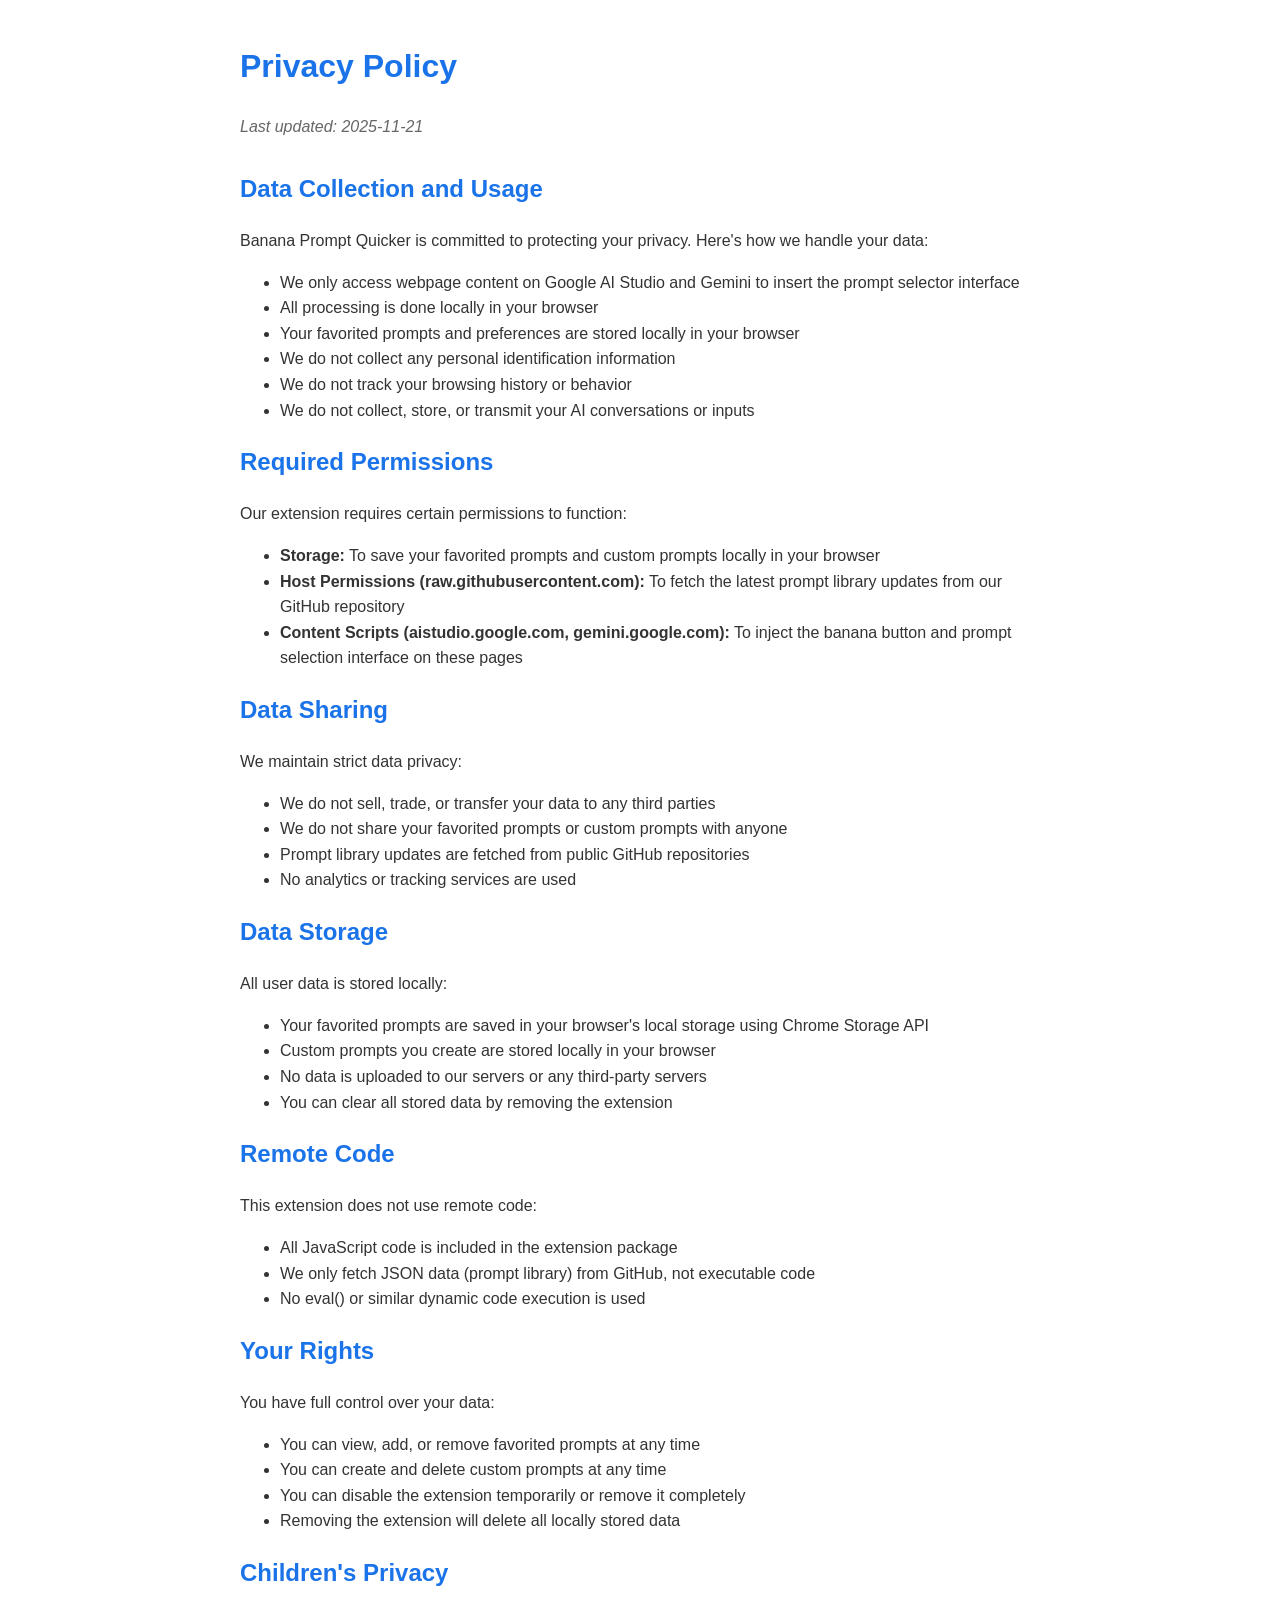
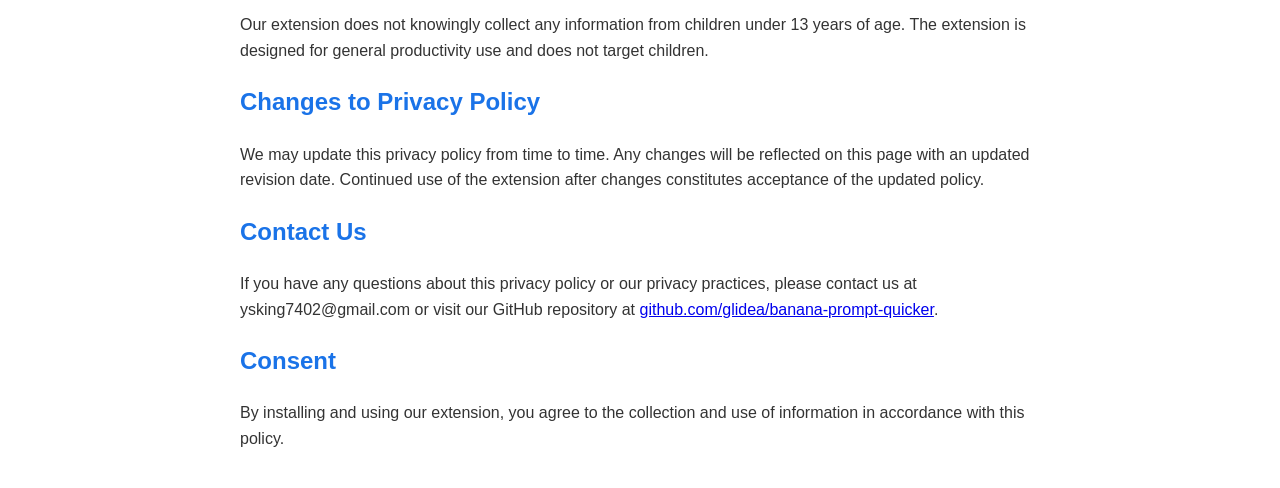
==== privacy.html @ 5c93fdcc "chore: initial import" ====
<!DOCTYPE html>
<html lang="en">

<head>
    <meta charset="UTF-8">
    <meta name="viewport" content="width=device-width, initial-scale=1.0">
    <title>Privacy Policy - Banana Prompt Quicker</title>
    <style>
        body {
            font-family: -apple-system, BlinkMacSystemFont, 'Segoe UI', Roboto, Oxygen, Ubuntu, Cantarell, sans-serif;
            line-height: 1.6;
            max-width: 800px;
            margin: 0 auto;
            padding: 20px;
            color: #333;
        }

        h1,
        h2 {
            color: #1a73e8;
        }

        .last-updated {
            color: #666;
            font-style: italic;
            margin-bottom: 30px;
        }
    </style>
</head>

<body>
    <h1>Privacy Policy</h1>
    <div class="last-updated">Last updated: 2025-11-21</div>

    <h2>Data Collection and Usage</h2>
    <p>Banana Prompt Quicker is committed to protecting your privacy. Here's how we handle your data:</p>
    <ul>
        <li>We only access webpage content on Google AI Studio and Gemini to insert the prompt selector interface</li>
        <li>All processing is done locally in your browser</li>
        <li>Your favorited prompts and preferences are stored locally in your browser</li>
        <li>We do not collect any personal identification information</li>
        <li>We do not track your browsing history or behavior</li>
        <li>We do not collect, store, or transmit your AI conversations or inputs</li>
    </ul>

    <h2>Required Permissions</h2>
    <p>Our extension requires certain permissions to function:</p>
    <ul>
        <li><strong>Storage:</strong> To save your favorited prompts and custom prompts locally in your browser</li>
        <li><strong>Host Permissions (raw.githubusercontent.com):</strong> To fetch the latest prompt library updates
            from our GitHub repository</li>
        <li><strong>Content Scripts (aistudio.google.com, gemini.google.com):</strong> To inject the banana button and
            prompt selection interface on these pages</li>
    </ul>

    <h2>Data Sharing</h2>
    <p>We maintain strict data privacy:</p>
    <ul>
        <li>We do not sell, trade, or transfer your data to any third parties</li>
        <li>We do not share your favorited prompts or custom prompts with anyone</li>
        <li>Prompt library updates are fetched from public GitHub repositories</li>
        <li>No analytics or tracking services are used</li>
    </ul>

    <h2>Data Storage</h2>
    <p>All user data is stored locally:</p>
    <ul>
        <li>Your favorited prompts are saved in your browser's local storage using Chrome Storage API</li>
        <li>Custom prompts you create are stored locally in your browser</li>
        <li>No data is uploaded to our servers or any third-party servers</li>
        <li>You can clear all stored data by removing the extension</li>
    </ul>

    <h2>Remote Code</h2>
    <p>This extension does not use remote code:</p>
    <ul>
        <li>All JavaScript code is included in the extension package</li>
        <li>We only fetch JSON data (prompt library) from GitHub, not executable code</li>
        <li>No eval() or similar dynamic code execution is used</li>
    </ul>

    <h2>Your Rights</h2>
    <p>You have full control over your data:</p>
    <ul>
        <li>You can view, add, or remove favorited prompts at any time</li>
        <li>You can create and delete custom prompts at any time</li>
        <li>You can disable the extension temporarily or remove it completely</li>
        <li>Removing the extension will delete all locally stored data</li>
    </ul>

    <h2>Children's Privacy</h2>
    <p>Our extension does not knowingly collect any information from children under 13 years of age. The extension is
        designed for general productivity use and does not target children.</p>

    <h2>Changes to Privacy Policy</h2>
    <p>We may update this privacy policy from time to time. Any changes will be reflected on this page with an updated
        revision date. Continued use of the extension after changes constitutes acceptance of the updated policy.</p>

    <h2>Contact Us</h2>
    <p>If you have any questions about this privacy policy or our privacy practices, please contact us at
        ysking7402@gmail.com or visit our GitHub repository at <a
            href="https://github.com/glidea/banana-prompt-quicker">github.com/glidea/banana-prompt-quicker</a>.</p>

    <h2>Consent</h2>
    <p>By installing and using our extension, you agree to the collection and use of information in accordance with this
        policy.</p>
</body>

</html>
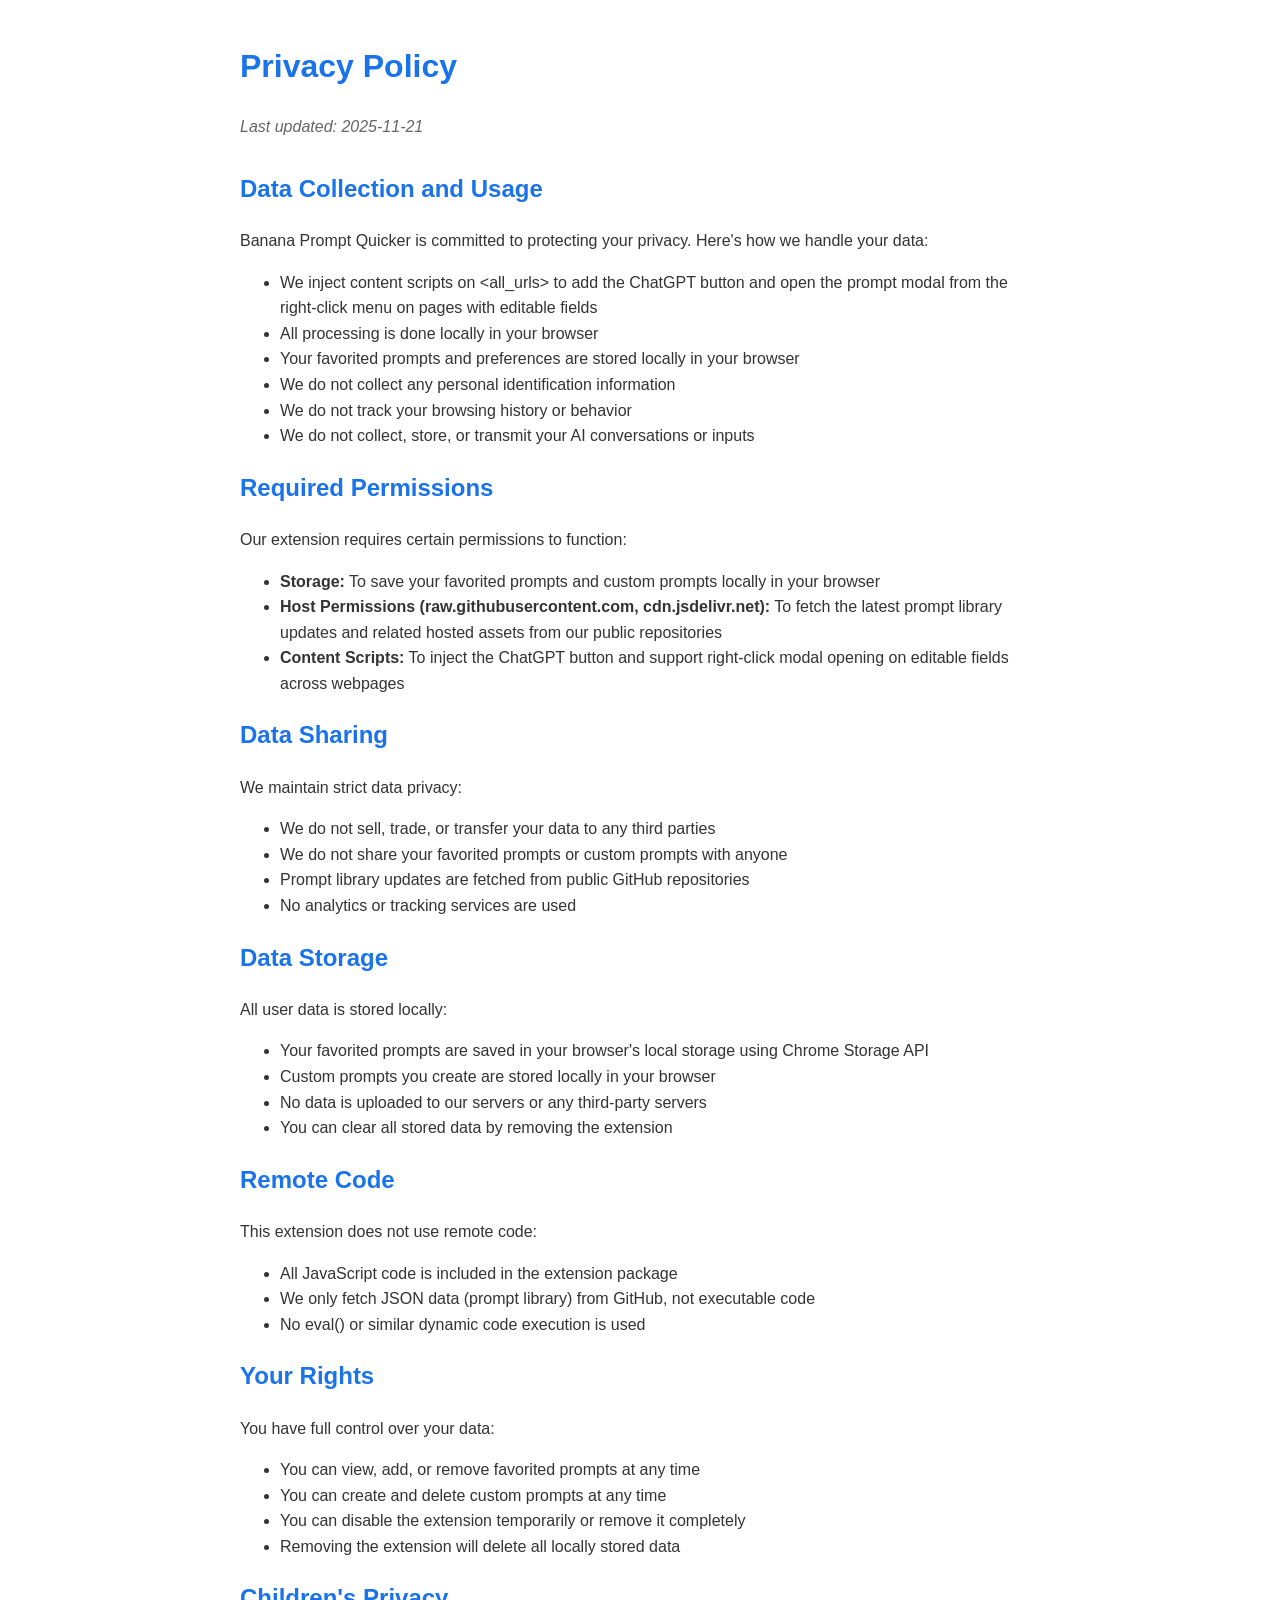
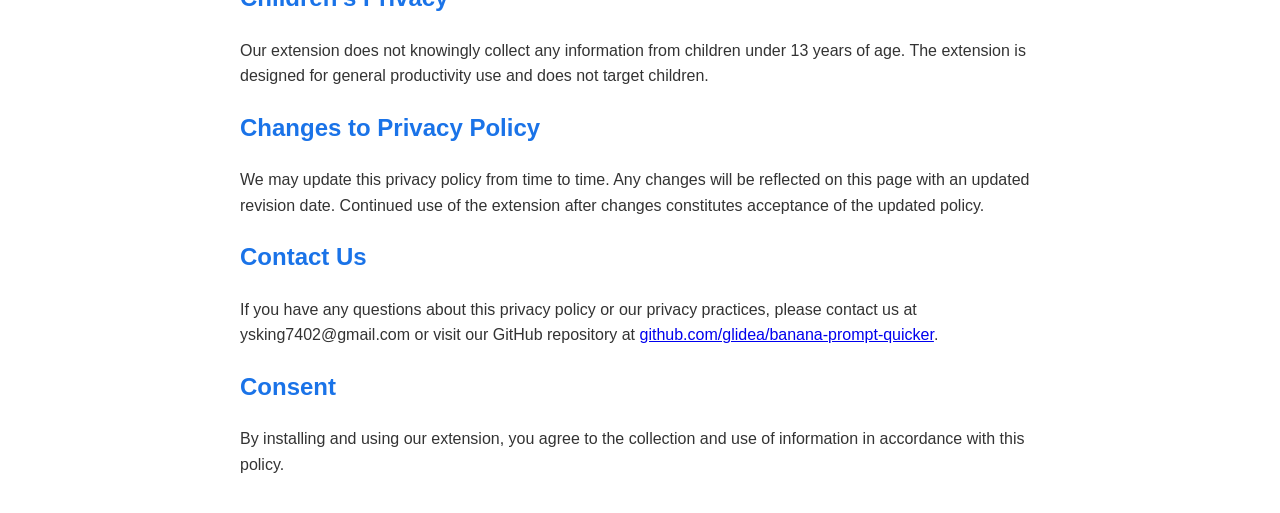
==== commit 48f525bb: "refactor(extension): drop Google site support" ====
--- a/privacy.html
+++ b/privacy.html
@@ -35,7 +35,7 @@
     <h2>Data Collection and Usage</h2>
     <p>Banana Prompt Quicker is committed to protecting your privacy. Here's how we handle your data:</p>
     <ul>
-        <li>We only access webpage content on Google AI Studio and Gemini to insert the prompt selector interface</li>
+        <li>We inject content scripts on &lt;all_urls&gt; to add the ChatGPT button and open the prompt modal from the right-click menu on pages with editable fields</li>
         <li>All processing is done locally in your browser</li>
         <li>Your favorited prompts and preferences are stored locally in your browser</li>
         <li>We do not collect any personal identification information</li>
@@ -47,10 +47,9 @@
     <p>Our extension requires certain permissions to function:</p>
     <ul>
         <li><strong>Storage:</strong> To save your favorited prompts and custom prompts locally in your browser</li>
-        <li><strong>Host Permissions (raw.githubusercontent.com):</strong> To fetch the latest prompt library updates
-            from our GitHub repository</li>
-        <li><strong>Content Scripts (aistudio.google.com, gemini.google.com):</strong> To inject the banana button and
-            prompt selection interface on these pages</li>
+        <li><strong>Host Permissions (raw.githubusercontent.com, cdn.jsdelivr.net):</strong> To fetch the latest prompt library updates
+            and related hosted assets from our public repositories</li>
+        <li><strong>Content Scripts:</strong> To inject the ChatGPT button and support right-click modal opening on editable fields across webpages</li>
     </ul>
 
     <h2>Data Sharing</h2>
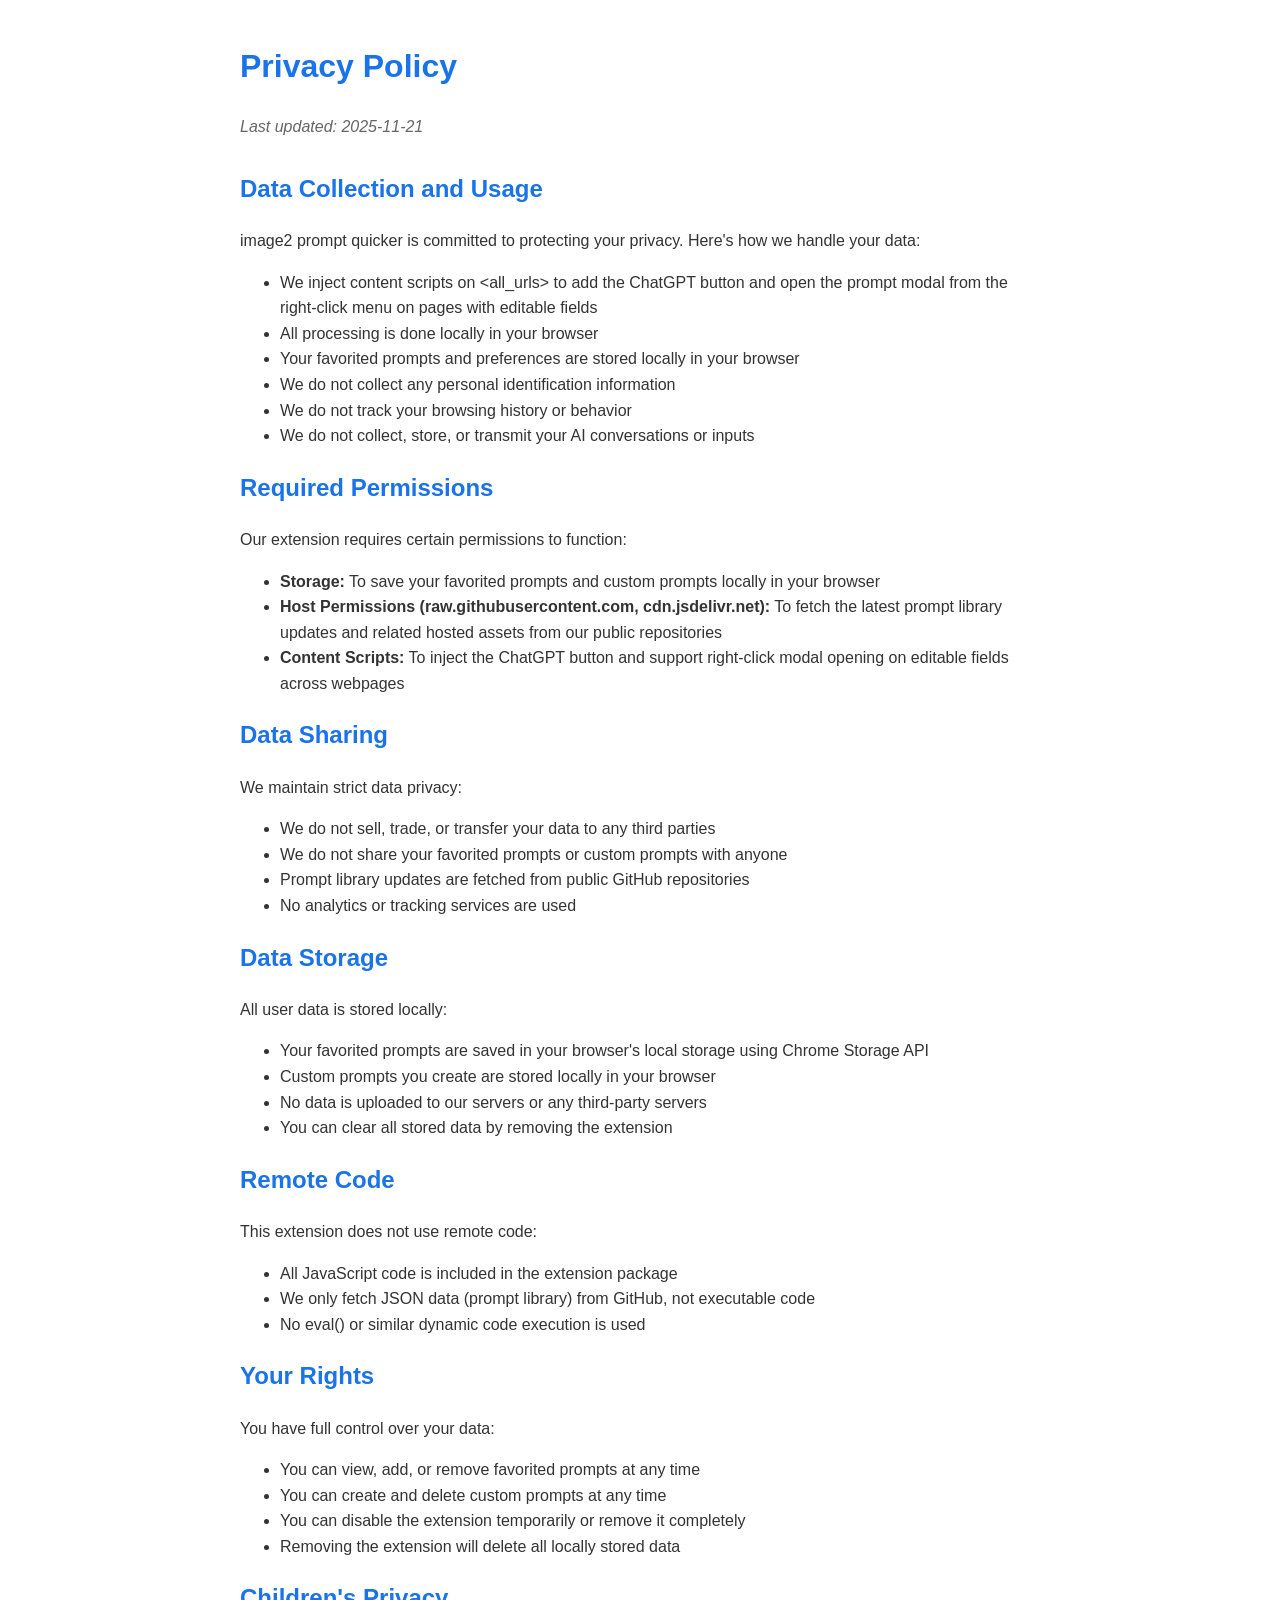
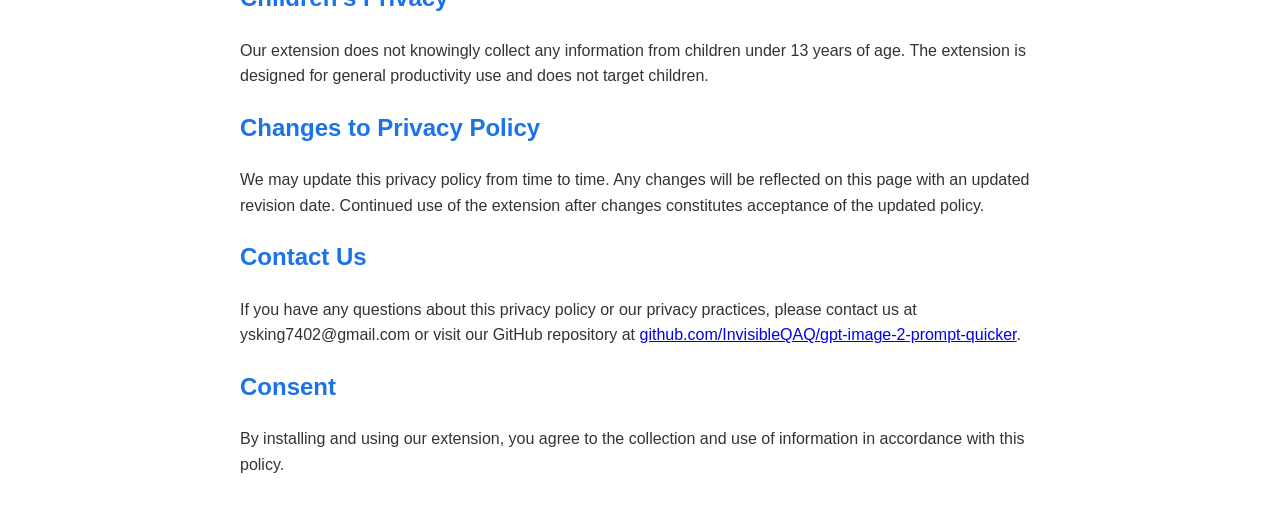
==== commit c2cab46a: "chore(branding): retarget project for gpt-image-2 Remove Banana branding across the extension, landi" ====
--- a/privacy.html
+++ b/privacy.html
@@ -4,7 +4,7 @@
 <head>
     <meta charset="UTF-8">
     <meta name="viewport" content="width=device-width, initial-scale=1.0">
-    <title>Privacy Policy - Banana Prompt Quicker</title>
+    <title>Privacy Policy - image2 prompt quicker</title>
     <style>
         body {
             font-family: -apple-system, BlinkMacSystemFont, 'Segoe UI', Roboto, Oxygen, Ubuntu, Cantarell, sans-serif;
@@ -33,7 +33,7 @@
     <div class="last-updated">Last updated: 2025-11-21</div>
 
     <h2>Data Collection and Usage</h2>
-    <p>Banana Prompt Quicker is committed to protecting your privacy. Here's how we handle your data:</p>
+    <p>image2 prompt quicker is committed to protecting your privacy. Here's how we handle your data:</p>
     <ul>
         <li>We inject content scripts on &lt;all_urls&gt; to add the ChatGPT button and open the prompt modal from the right-click menu on pages with editable fields</li>
         <li>All processing is done locally in your browser</li>
@@ -98,7 +98,7 @@
     <h2>Contact Us</h2>
     <p>If you have any questions about this privacy policy or our privacy practices, please contact us at
         ysking7402@gmail.com or visit our GitHub repository at <a
-            href="https://github.com/glidea/banana-prompt-quicker">github.com/glidea/banana-prompt-quicker</a>.</p>
+            href="https://github.com/InvisibleQAQ/gpt-image-2-prompt-quicker">github.com/InvisibleQAQ/gpt-image-2-prompt-quicker</a>.</p>
 
     <h2>Consent</h2>
     <p>By installing and using our extension, you agree to the collection and use of information in accordance with this
